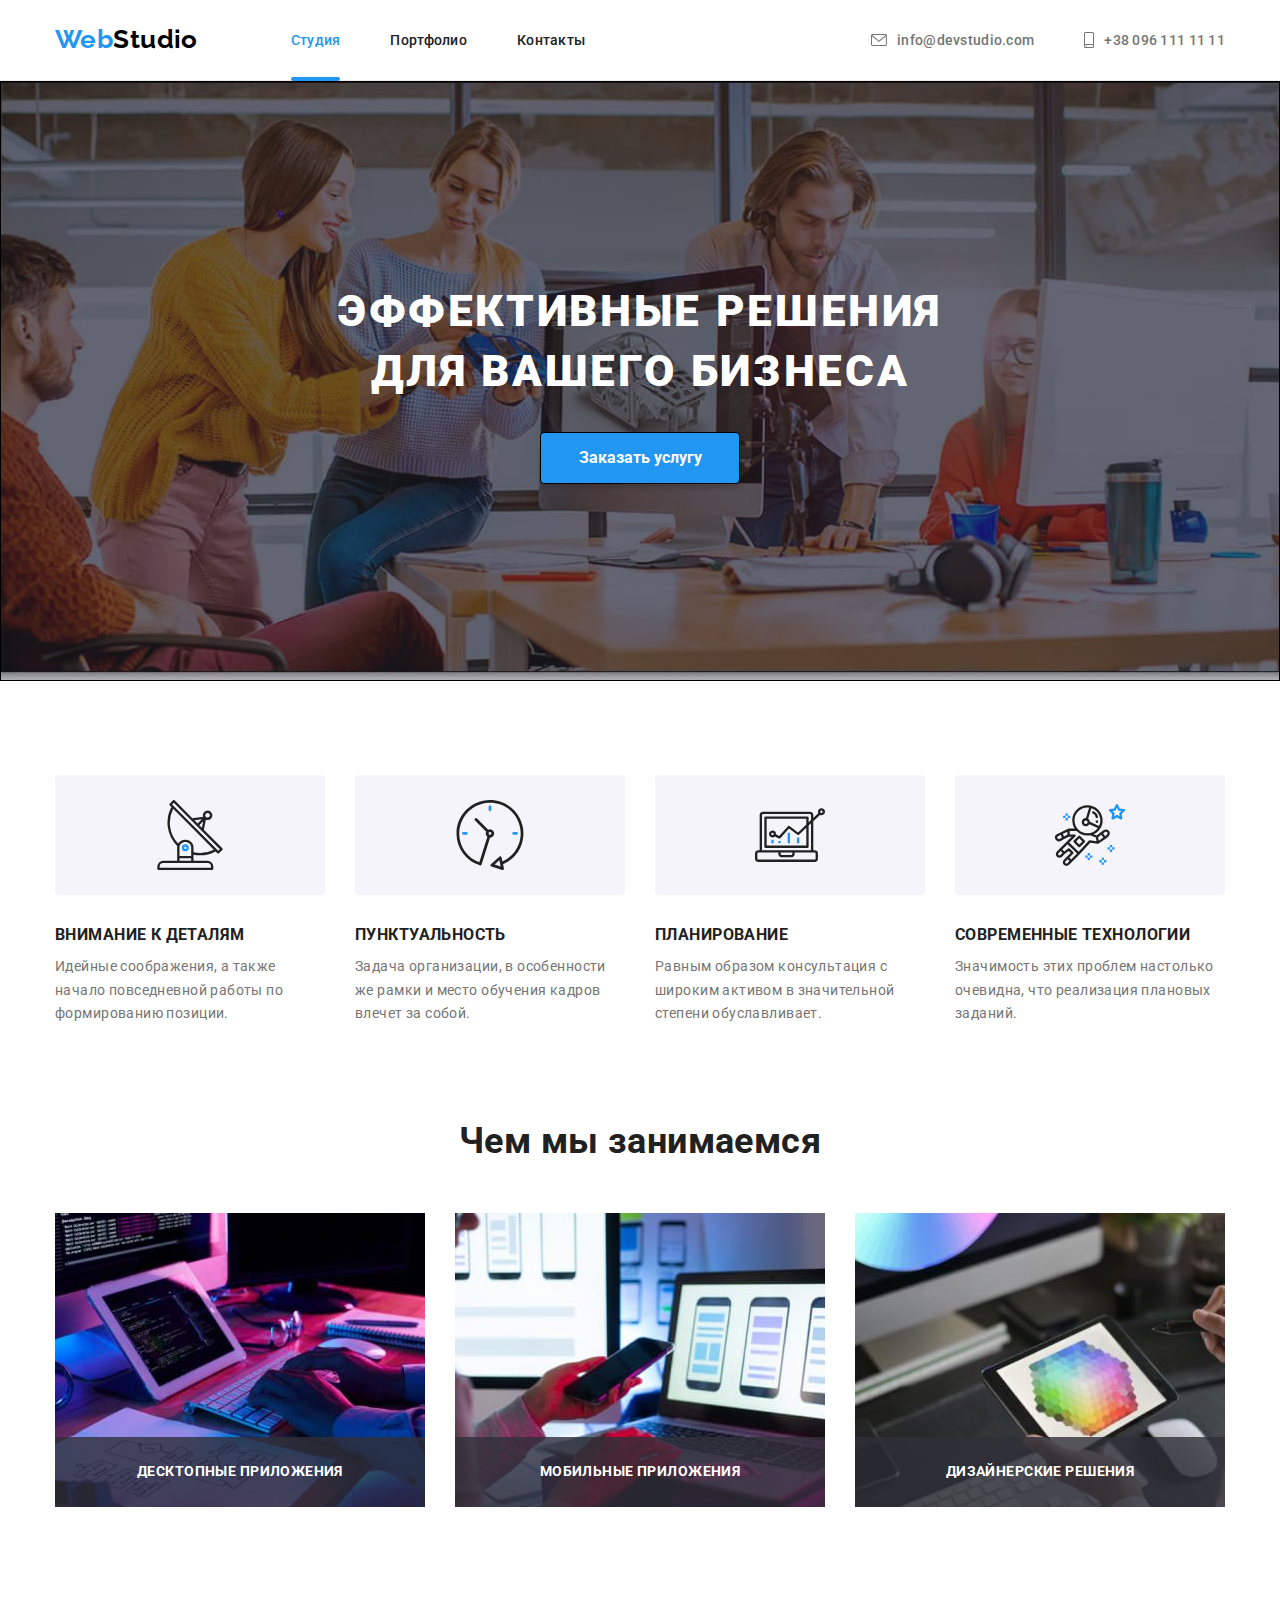
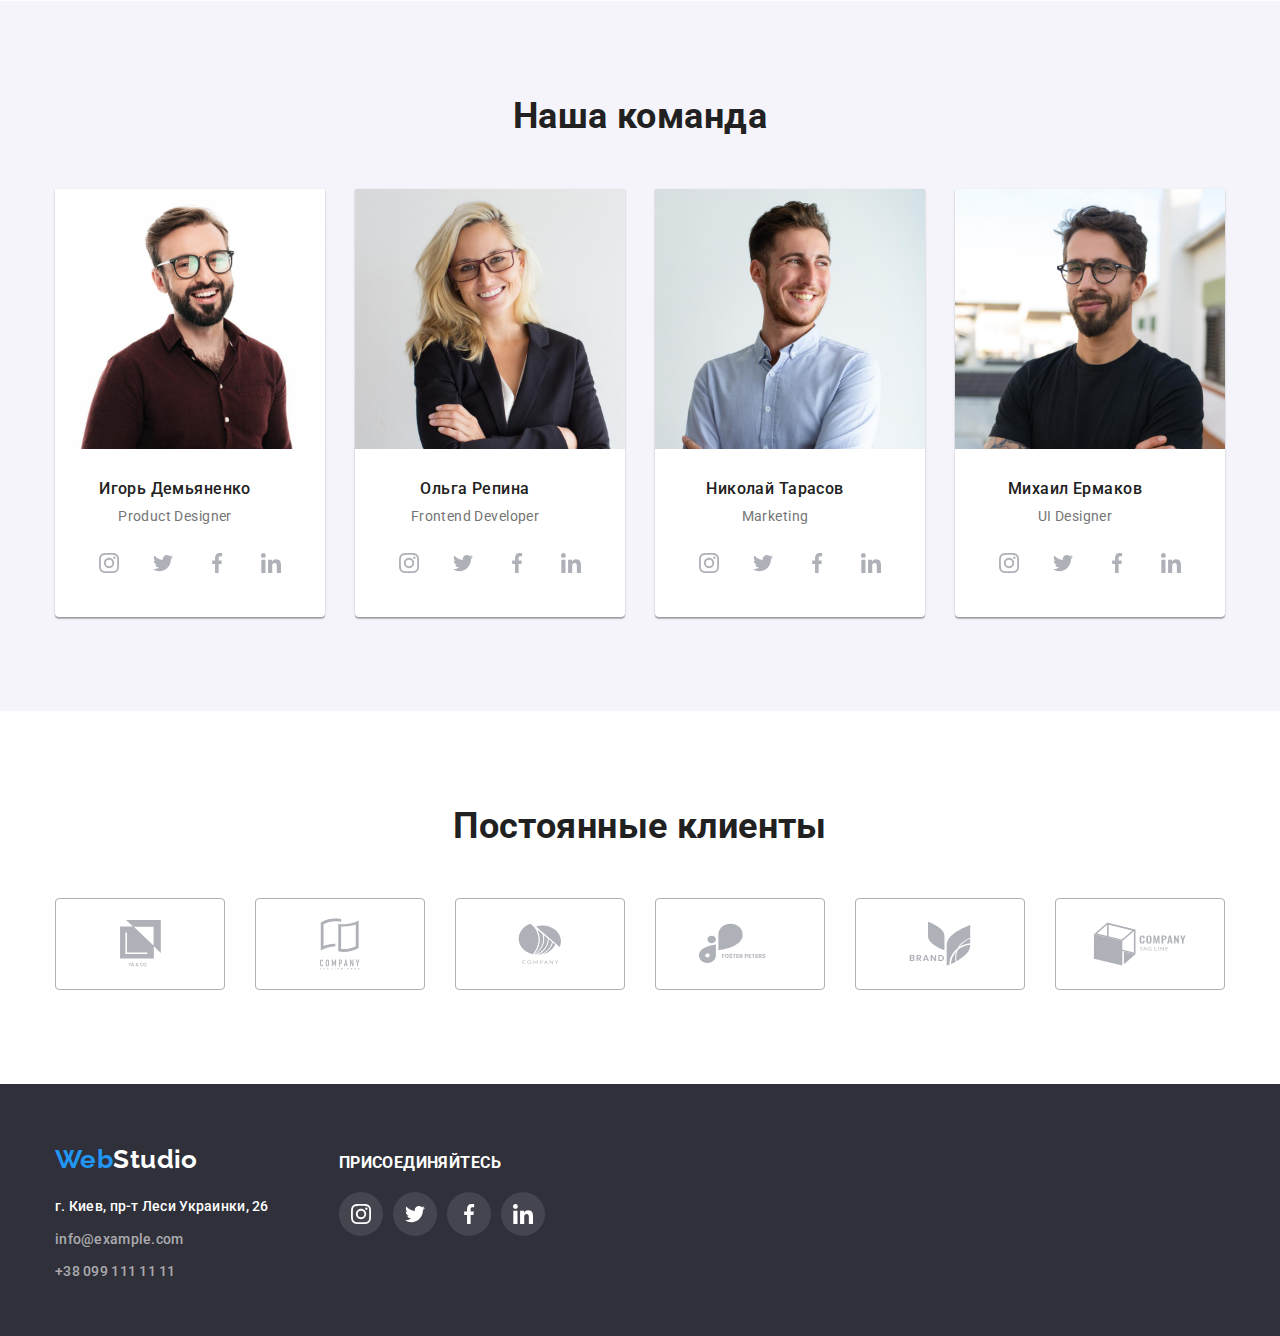
==== index.html @ c75fe3e4 "+hover+form" ====
<!DOCTYPE html>
<html lang="ru">
    <head>
        <meta charset="UTF-8">
        <meta http-equiv="X-UA-Compatible" content="IE=edge">
        <meta name="viewport" content="width=device-width, initial-scale=1.0">
        <title>Студия</title>
        <link rel="stylesheet" href="https://cdnjs.cloudflare.com/ajax/libs/modern-normalize/1.1.0/modern-normalize.min.css">
        <link rel="preconnect" href="https://fonts.googleapis.com">
        <link rel="preconnect" href="https://fonts.gstatic.com" crossorigin>
        <link href="https://fonts.googleapis.com/css2?family=Raleway:wght@700&family=Roboto:wght@400;500;700;900&display=swap" rel="stylesheet">
        <link rel="stylesheet" href="./css/styles.css">
    </head>
  
    <body class="page">
        
        <!-- Header section -->
        <header class="header-section">
            <div class="container header-container">
                <nav class="header-container">
                    <a href="./index.html" class="logo">Web<span class="logo-header">Studio</span></a>
                    <ul class="list site-nav">
                        <li class="site-nav-item">
                            <a href="./index.html" class="site-nav-link link current">Студия</a>
                        </li>
                        <li class="site-nav-item">
                            <a href="./portfolio.html" class="site-nav-link link">Портфолио</a>
                        </li>
                        <li class="site-nav-link site-nav-item">
                            <a href="#" class="link">Контакты</a>
                        </li>
                    </ul>
                </nav>
                    <ul class="list header-contacts">
                        <li class="header-contacts-item">
                            <a href="mailto:info@devstudio.com" class="link">
                                <svg class="header-contacts-icons" width="16px" height="12px">
                                    <use href="./images/icons.svg#icon-envelope"></use>
                                </svg>
                                info@devstudio.com
                            </a>
                        </li>
                        <li class="header-contacts-item"> 
                            <a href="tel:+380961111111" class="link">
                                <svg class="header-contacts-icons" width="10px" height="16px">
                                    <use href="./images/icons.svg#icon-smartphone"></use>
                                </svg>
                                +38 096 111 11 11
                            </a>
                        </li>
                    </ul>
            </div>
        </header>
        
        <main>

            <!-- Hero section -->
            <section class="hero-section">
                <div class="container">
                    <h1 class="main-title">Эффективные решения<br> для вашего бизнеса</h1>
                    <button data-modal-open type="button" class="btn btn-primary submit-btn">Заказать услугу</button>
                </div>
            </section>

            <!-- Why us section -->
            <section class="why-us-section">
                <div class="container">
                    <h2 class="section-title visually-hidden">Наши особенности</h2>
                    <ul class="characteristic-list list">
                        <li class="why-us-section-item">
                            <div class="why-us-section-object">
                                <svg class="why-us-section-icon">
                                    <use href="./images/icons.svg#icon-antenna"></use>
                                </svg>
                            </div>
                            <h3 class="characteristic-title">Внимание к деталям</h3> 
                            <p class="characteristic-content">Идейные соображения, а также начало повседневной работы по формированию позиции.</p>
                        </li>
                        <li class="why-us-section-item">
                            <div class="why-us-section-object">
                                <svg class="why-us-section-icon">
                                    <use href="./images/icons.svg#icon-clock"></use>
                                 </svg>
                            </div>
                            <h3 class="characteristic-title">Пунктуальность</h3>
                            <p class="characteristic-content">Задача организации, в особенности же рамки и место обучения кадров влечет за собой.</p>
                        </li>
                        <li class="why-us-section-item">
                            <div class="why-us-section-object">
                                <svg class="why-us-section-icon">
                                    <use href="./images/icons.svg#icon-diagram"></use>
                                </svg>
                            </div>
                            <h3 class="characteristic-title">Планирование</h3>
                            <p class="characteristic-content">Равным образом консультация с широким активом в значительной степени обуславливает.</p>
                        </li>
                        <li class="why-us-section-item">
                            <div class="why-us-section-object">
                                <svg class="why-us-section-icon">
                                    <use href="./images/icons.svg#icon-astronaut"></use>
                                </svg>
                            </div>
                            <h3 class="characteristic-title">Современные технологии</h3>
                            <p class="characteristic-content">Значимость этих проблем настолько очевидна, что реализация плановых заданий.</p>
                        </li>
                    </ul>
                </div>
            </section>
                
            <!-- What we do section-->
            <section class="what-we-do-section">
                <div class="container">
                    <h2 class="section-title">Чем мы занимаемся</h2>
                    <ul class="what-we-do-list list">
                        <li class="what-we-do-item">
                            <img src="./images/box1.jpg" alt="человек печатает" width="370" height="294" class="what-we-do-img">
                            <h3 class="what-we-do-title">Десктопные приложения</h3>
                        </li>
                        <li class="what-we-do-item">
                            <img src="./images/box2.jpg" alt="человек с телефоном на фоне ноутбука" width="370" height="294" class="what-we-do-img">
                            <h3 class="what-we-do-title">Мобильные приложения</h3>
                        </li>
                        <li class="what-we-do-item">
                            <img src="./images/box3.jpg" alt="человек с планшетом выбирает цвет" width="370" height="294" class="what-we-do-img">
                            <h3 class="what-we-do-title">Дизайнерские решения</h3>
                        </li>
                    </ul>
                </div>
            </section>
            
            <!-- Our team section-->
            <section class="our-team-section">
                <div class="container">
                    <h2 class="section-title">Наша команда</h2>
                    <ul class=" our-team-list list">
                        <li class="team-list-item">
                            <img src="./images/img.jpg" alt="Игорь Демьяненко" width="270" height="260" class="our-team-list-img">
                            <h3 class="team-section-title">Игорь Демьяненко</h3>
                            <p class="team-section-description">Product Designer</p>
                            <ul class="team-list-contacts list">
                                <li class="team-contacts-item">
                                    <a href="#" class="team-contacts-link link" aria-label="instagram">
                                        <svg width="20px" height="20px">
                                            <use href="./images/icons.svg#icon-instagram"></use>
                                        </svg>
                                    </a>
                                </li>
                                <li class="team-contacts-item">
                                    <a href="#" class="team-contacts-link link" aria-label="twitter">
                                        <svg width="20px" height="20px">
                                            <use href="./images/icons.svg#icon-twitter"></use>
                                        </svg>
                                    </a>
                                </li>
                                <li class="team-contacts-item">
                                    <a href="#" class="team-contacts-link link" aria-label="facebook">
                                        <svg width="20px" height="20px">
                                            <use href="./images/icons.svg#icon-facebook"></use>
                                        </svg>
                                    </a>
                                </li>
                                <li class="team-contacts-item">
                                    <a href="#" class="team-contacts-link link" aria-label="linkedin">
                                        <svg width="20px" height="20px">
                                            <use href="./images/icons.svg#icon-linkedin"></use>
                                        </svg>
                                    </a>
                                </li>
                             </ul>
                        </li>
                        <li class="team-list-item">
                            <img src="./images/img1.jpg" alt="Ольга Репина" width="270" height="260"  class="our-team-list-img">
                            <h3 class="team-section-title">Ольга Репина</h3>
                            <p class="team-section-description">Frontend Developer</p>
                            <ul class="team-list-contacts list">
                                <li class="team-contacts-item">
                                    <a href="#" class="team-contacts-link link" aria-label="instagram">
                                        <svg width="20px" height="20px">
                                            <use href="./images/icons.svg#icon-instagram"></use>
                                        </svg>
                                    </a>
                                </li>
                                <li class="team-contacts-item">
                                    <a href="#" class="team-contacts-link link" aria-label="twitter">
                                        <svg width="20px" height="20px">
                                            <use href="./images/icons.svg#icon-twitter"></use>
                                        </svg>
                                    </a>
                                </li>
                                <li class="team-contacts-item">
                                    <a href="#" class="team-contacts-link link" aria-label="facebook">
                                        <svg width="20px" height="20px">
                                            <use href="./images/icons.svg#icon-facebook"></use>
                                        </svg>
                                    </a>
                                </li>
                                <li class="team-contacts-item">
                                    <a href="#" class="team-contacts-link link" aria-label="linkedin">
                                        <svg width="20px" height="20px">
                                            <use href="./images/icons.svg#icon-linkedin"></use>
                                        </svg>
                                    </a>
                                </li>
                            </ul>
                        </li>
                        <li class="team-list-item">
                            <img src="./images/img2.jpg" alt="Николай Тарасов" width="270" height="260" class="our-team-list-img">
                            <h3 class="team-section-title">Николай Тарасов</h3>
                            <p class="team-section-description">Marketing</p>
                            <ul class="team-list-contacts list">
                                <li class="team-contacts-item">
                                    <a href="#" class="team-contacts-link link" aria-label="instagram">
                                        <svg width="20px" height="20px">
                                            <use href="./images/icons.svg#icon-instagram"></use>
                                        </svg>
                                    </a>
                                </li>
                                <li class="team-contacts-item">
                                    <a href="#" class="team-contacts-link link" aria-label="twitter">
                                        <svg width="20px" height="20px">
                                            <use href="./images/icons.svg#icon-twitter"></use>
                                        </svg>
                                    </a>
                                </li>
                                <li class="team-contacts-item">
                                    <a href="#" class="team-contacts-link link" aria-label="facebook">
                                        <svg width="20px" height="20px">
                                            <use href="./images/icons.svg#icon-facebook"></use>
                                        </svg>
                                    </a>
                                </li>
                                <li class="team-contacts-item">
                                    <a href="#" class="team-contacts-link link" aria-label="linkedin">
                                        <svg width="20px" height="20px">
                                            <use href="./images/icons.svg#icon-linkedin"></use>
                                        </svg>
                                    </a>
                                </li>
                            </ul>
                        </li>
                        <li class="team-list-item">
                            <img src="./images/img3.jpg" alt="Михаил Ермаков" width="270" height="260" class="our-team-list-img">
                            <h3 class="team-section-title">Михаил Ермаков</h3>
                            <p class="team-section-description">UI Designer</p>
                            <ul class="team-list-contacts list">
                                <li class="team-contacts-item">
                                    <a href="#" class="team-contacts-link link" aria-label="instagram">
                                        <svg width="20px" height="20px">
                                            <use href="./images/icons.svg#icon-instagram"></use>
                                        </svg>
                                    </a>
                                </li>
                                <li class="team-contacts-item">
                                    <a href="#" class="team-contacts-link link" aria-label="twitter">
                                        <svg width="20px" height="20px">
                                            <use href="./images/icons.svg#icon-twitter"></use>
                                        </svg>
                                    </a>
                                </li>
                                <li class="team-contacts-item">
                                    <a href="#" class="team-contacts-link link" aria-label="facebook">
                                        <svg width="20px" height="20px">
                                            <use href="./images/icons.svg#icon-facebook"></use>
                                        </svg>
                                    </a>
                                </li>
                                <li class="team-contacts-item">
                                    <a href="#" class="team-contacts-link link" aria-label="linkedin">
                                        <svg width="20px" height="20px">
                                            <use href="./images/icons.svg#icon-linkedin"></use>
                                        </svg>
                                    </a>
                                </li>
                            </ul>
                        </li>
                    </ul>
                </div>
            </section>

            <!-- Regular customers section -->
            <section class="regular-customers-section">
                <div class="container"> 
                    <h2 class="section-title">Постоянные клиенты</h2>
                    <ul class="customers-list list">
                        <li class="customers-list-item">
                             <a href="#" class="custumers-link link">
                                 <svg width="41px" height="46.7px">
                                    <use href="./images/icons.svg#icon-logo-1"></use>
                                </svg>
                            </a>
                        </li>
                        <li class="customers-list-item">
                            <a href="#" class="custumers-link link">
                                <svg width="40px" height="52px">
                                    <use href="./images/icons.svg#icon-logo-2"></use>
                                </svg>
                            </a>
                        </li>
                        <li class="customers-list-item">
                            <a href="#" class="custumers-link link">
                                <svg width="43.46px" height="41.18px">
                                    <use href="./images/icons.svg#icon-logo-3"></use>
                                </svg>
                            </a>
                        </li>
                        <li class="customers-list-item">
                            <a href="#" class="custumers-link link">
                                <svg width="84.44px" height="40.62px">
                                    <use href="./images/icons.svg#icon-logo-4"></use>
                                </svg>
                            </a>
                        </li>
                        <li class="customers-list-item">
                            <a href="#" class="custumers-link link">
                                <svg width="62.54px" height="45.43px">
                                    <use href="./images/icons.svg#icon-logo-5"></use>
                                </svg>
                            </a>
                        </li>
                        <li class="customers-list-item">
                            <a href="#" class="custumers-link link">
                                <svg width="93.79px" height="43.93px">
                                    <use href="./images/icons.svg#icon-logo-6"></use>
                                </svg>
                            </a>
                        </li>
                    </ul>
                </div>

            </section>
        </main>

        <!-- Footer section -->
        <footer class="footer-section">
            <div class="container footer-container">
                <div class="footer-contacts">
                    <a href="./index.html" class="logo">Web<span class="logo-footer">Studio</span></a>
                    <address class="address-section">
                        <ul class="list address-list">
                            <li>
                                <a href="https://www.google.com.ua/maps/place/%D0%B1%D1%83%D0%BB%D1%8C%D0%B2%D0%B0%D1%80+%D0%9B%D0%B5%D1%81%D1%96+%D0%A3%D0%BA%D1%80%D0%B0%D1%97%D0%BD%D0%BA%D0%B8,+26,+%D0%9A%D0%B8%D1%97%D0%B2,+02000/@50.4265841,30.5361971,17z/data=!3m1!4b1!4m5!3m4!1s0x40d4cf0e033ecbe9:0x57a4dffefec77da0!8m2!3d50.4265807!4d30.5383858?hl=uk" class="link address-link">г. Киев, пр-т Леси Украинки, 26</a>
                            </li>
                            <li>
                                <a href="mailto:info@example.com" class="link address-contacts">info@example.com</a>
                            </li>
                            <li>
                                <a href="tel:+380991111111" class="link address-contacts">+38 099 111 11 11</a>
                            </li>
                        </ul>
                    </address>
                </div>
                <div class="foter-social">
                    <h3 class="footer-welcome-title">присоединяйтесь</h3>
                    <ul class="footer-social-list list">
                        <li class="footer-social-list-item">
                            <a href="#" class="footer-social-link link" aria-label="instagram">
                                <svg class="footer-social-icon" width="20" height="20">
                                    <use href="images/icons.svg#icon-instagram"></use>
                                </svg>
                            </a>
                        </li>
                        <li class="footer-social-list-item">
                            <a href="#" class="footer-social-link link" aria-label="twitter">
                                <svg class="footer-social-icon" width="20px" height="20px">
                                    <use href="images/icons.svg#icon-twitter"></use>
                                </svg>
                            </a>
                        </li>
                        <li class="footer-social-list-item">
                            <a href="#" class="footer-social-link link" aria-label="facebook">
                                <svg class="footer-social-icon" width="20px" height="20px">
                                    <use href="images/icons.svg#icon-facebook"></use>
                                </svg>
                            </a>
                        </li>
                        <li class="footer-social-list-item">
                            <a href="#" class="footer-social-link link" aria-label="linkedin">
                                <svg class="footer-social-icon" width="20px" height="20px">
                                    <use href="images/icons.svg#icon-linkedin"></use>
                                </svg>
                            </a>
                        </li>
                    </ul>
                </div>
            </div>
        </footer>

        <!-- Modal -->
        <div data-modal class="backdrop is-hidden">
            <div class="service-modal">
                <button data-modal-close type="button" class="close-btn">
                    <svg width="11px" height="11px">
                        <use href="./images/icons.svg#icon-close"></use>
                    </svg>
                </button>
                <form action="">
                    <p>Оставьте свои данные, мы вам перезвоним</p>
                    <label for=""><input type="text"></label>
                    <label for=""><input type="tel"></label>
                    <label for=""><input type="email"></label>
                    <label for=""><input type="text"></label>
                    <p>Соглашаюсь с рассылкой и принимаю <a href="#">Условия договора</a></p>
                    <button type="submit">Отправить</button>
                </form>
            </div>
        </div>
        
        <script src="./js/modal.js"></script>
    </body>
</html>
---- css/styles.css ----
:root {
  --card-set-gap: 30px;

  --primary-text-color: #757575;
  --accent-color: #2196f3;
  --main-color: #ffffff;
  --secondary-color: #f5f4fa;
  --title-text-color: #212121;
  --main-timing-function: cubic-bezier(0.4, 0, 0.2, 1);
  --animation-time: 250ms;
}
.page {
  background-color: var(--main-color);
  color: var(--primary-text-color);
  font-family: Roboto, sans-serif;
  font-size: 14px;
  letter-spacing: 0.03em;
}
h1,
h2,
h3,
h4,
p {
  margin: 0;
}

img {
  display: block;
  max-width: 100%;
  height: auto;
}

/* Basic elemnts */

.container {
  width: 1200px;
  padding-left: 15px;
  padding-right: 15px;
  margin-left: auto;
  margin-right: auto;
}

/* Lists */
.list {
  list-style: none;
  margin: 0;
  padding: 0;
}

/* Logo */
.logo {
  color: var(--accent-color);
  text-decoration: none;
  font-family: Raleway, sans-serif;
  font-weight: bold;
  font-size: 26px;
  line-height: 1.2;
}
.logo-header {
  color: #000000;
}
.logo-footer {
  color: var(--main-color);
}

/* Links*/
.link {
  text-decoration: none;
  color: var(--title-text-color);
  font-weight: 500;
  line-height: 16px;
  letter-spacing: 0.02em;
  transition: color var(--animation-time) var(--main-timing-function);
}

.link:hover,
.link:focus {
  color: var(--accent-color);
}

.link.current {
  color: var(--accent-color);
}

/* Buttons */
.btn {
  cursor: pointer;
  font-family: inherit;
  font-size: 16px;
  text-align: center;
  border-radius: 4px;
  border: transparent;
  transition: background-color var(--animation-time) var(--main-timing-function),
    color var(--animation-time) var(--main-timing-function);
}

.btn:hover,
.btn:focus {
  color: var(--main-color);
  background-color: var(--accent-color);
}

.btn-primary {
  color: var(--main-color);
  background-color: var(--accent-color);
}

.btn-secondary {
  color: var(--title-text-color);
  background-color: var(--secondary-color);
}

.submit-btn {
  font-weight: 700;
  line-height: 1.9;
  background-color: #2196f3;

  min-width: 200px;
  padding: 10px 32px;
  border: 1px solid #000000;
  box-shadow: 0 4px 4px rgba(0, 0, 0, 0.15);
}

.btn-filter {
  font-weight: 500;
  line-height: 1.6;
  min-width: 73px;
  padding: 6px 22px;
}

.btn-filter.btn-primary {
  box-shadow: 0px 3px 1px rgba(0, 0, 0, 0.1), 0px 1px 2px rgba(0, 0, 0, 0.08),
    0px 2px 2px rgba(0, 0, 0, 0.12);
}

.btn.btn-secondary:hover,
.btn.btn-filter:focus {
  color: var(--main-color);
  background-color: var(--accent-color);
  box-shadow: 0px 3px 1px rgba(0, 0, 0, 0.1), 0px 1px 2px rgba(0, 0, 0, 0.08),
    0px 2px 2px rgba(0, 0, 0, 0.12);
}

.visually-hidden {
  position: absolute;
  clip: rect(0 0 0 0);
  width: 1px;
  height: 1px;
  margin: -1px;
}

/* Header section */
.header-section {
  border-bottom: 1px solid #ececec;
}

.header-container {
  display: flex;
  align-items: center;
}

.site-nav {
  display: flex;
  margin-left: 93px;
}

.site-nav-item:not(:first-child) {
  margin-left: 50px;
}

.site-nav-link {
  position: relative;
  display: block;
  padding-top: 32px;
  padding-bottom: 32px;
}

.site-nav-link.current::after {
  content: "";

  position: absolute;
  left: 0;
  bottom: -1px;

  width: 100%;
  height: 4px;

  background-color: var(--accent-color);
  border-radius: 2px;

  transform: scaleX(1);
}
.site-nav-link::after {
  content: "";

  transform: scaleX(0);
  transition: transform var(--animation-time) var(--main-timing-function);
}
.site-nav-link:hover::after,
.site-nav-link:focus::after {
  content: "";

  position: absolute;
  left: 0;
  bottom: -1px;

  width: 100%;
  height: 4px;

  background-color: var(--accent-color);
  border-radius: 2px;

  transform: scaleX(1);
}

.header-contacts {
  display: flex;
  align-items: center;
  padding-top: 15px;
  padding-bottom: 15px;
  margin-left: auto;
}

.header-contacts-item > .link {
  display: flex;
  align-items: center;
  color: var(--primary-text-color);
}

.header-contacts-item:not(:first-child) {
  margin-left: 50px;
}
.header-contacts-icons {
  margin-right: 10px;
  fill: currentColor;
}

.header-contacts-item > .link:hover,
.header-contacts-item > .link:focus {
  color: var(--accent-color);
  fill: var(--accent-color);
}

/* Studio elements */

/* Hero section */
.hero-section {
  max-width: 1600px;
  height: 600px;
  background-color: #2f303a;
  border: solid 1px #000000;
  background-image: linear-gradient(
      rgba(47, 48, 58, 0.4),
      rgba(47, 48, 58, 0.4)
    ),
    url(../images/hero-bg.jpg);
  background-size: cover;
  background-repeat: no-repeat;
  background-position: center;

  margin-left: auto;
  margin-right: auto;
  padding-top: 200px;
  padding-bottom: 200px;

  text-align: center;
}

.main-title {
  margin-bottom: 30px;

  text-transform: uppercase;
  font-weight: 900;
  font-size: 44px;
  line-height: 1.36;
  color: var(--main-color);
  letter-spacing: 0.06em;
}

/* Why us section */
.why-us-section {
  padding-top: 94px;
  padding-bottom: 47px;
}

.characteristic-list {
  display: flex;
  max-width: 270px;
}

.why-us-section-object {
  display: flex;
  width: 270px;
  height: 120px;
  justify-content: center;
  align-items: center;
  margin-bottom: 30px;
  background-color: var(--secondary-color);
  border-radius: 4px;
}
.why-us-section-icon {
  width: 70px;
  height: 70px;
}

.section-title {
  margin-bottom: 50px;

  font-weight: 700;
  font-size: 36px;
  color: var(--title-text-color);
  line-height: 1.2;
  text-align: center;
}

.why-us-section-item:not(:first-child) {
  margin-left: 30px;
}

.characteristic-title {
  margin-bottom: 10px;

  color: var(--title-text-color);
  line-height: 1.2;
  text-transform: uppercase;
}

.characteristic-content {
  line-height: 1.7;
}

/* What we do section */
.what-we-do-section {
  padding-top: 47px;
  padding-bottom: 94px;
}

.what-we-do-list {
  display: flex;
}

.what-we-do-list :not(:last-child) {
  margin-right: var(--card-set-gap);
}
.what-we-do-item {
  position: relative;
}
.what-we-do-title {
  position: absolute;
  bottom: 0;
  width: 100%;
  padding-top: 27px;
  padding-bottom: 27px;

  background-color: rgba(47, 48, 58, 0.8);
  color: var(--main-color);
  font-size: 14px;
  line-height: 1.14;
  text-align: center;
  letter-spacing: 0.03em;
  text-transform: uppercase;
}
/* Our team section */
.our-team-section {
  padding-top: 94px;
  padding-bottom: 94px;

  background-color: var(--secondary-color);
  line-height: 1.2;
  text-align: center;
}

.our-team-list {
  display: flex;
}

.our-team-list :not(:last-child) {
  margin-right: var(--card-set-gap);
}

.our-team-list-img {
  margin-bottom: var(--card-set-gap);
}

.team-list-item {
  min-height: 428px;
  max-width: 270px;

  background-color: var(--main-color);
  box-shadow: 0px 1px 3px rgba(0, 0, 0, 0.12), 0px 1px 1px rgba(0, 0, 0, 0.14),
    0px 2px 1px rgba(0, 0, 0, 0.2);
  border-radius: 0px 0px 4px 4px;
}

.team-section-title {
  margin-bottom: 10px;

  color: var(--title-text-color);
  font-weight: 500;
}

.team-section-description {
  margin-bottom: 16px;
}

.team-list-contacts {
  display: flex;
  padding: 0;
  margin-left: 32px;
  margin-right: 32px;
  height: 44px;
  min-width: 206px;
  align-items: center;
}
.team-contacts-item:not(:last-child) {
  margin-right: 10px;
}

.team-contacts-item {
  height: 44px;
  width: 44px;
}
.team-contacts-link {
  display: flex;
  justify-content: center;
  align-items: center;
  height: 100%;
  width: 100%;

  border-radius: 50px;
  fill: #afb1b8;
  margin-bottom: 30px;
  transition: fill var(--animation-time) var(--main-timing-function),
    background-color var(--animation-time) var(--main-timing-function);
}

.team-contacts-link :not(:last-child) {
  margin-left: 10px;
}

.team-contacts-link:hover,
.team-contacts-link:focus {
  fill: var(--main-color);
  background-color: var(--accent-color);
  border-radius: 50px;
}

/* Regular customers section */
.regular-customers-section {
  padding-top: 94px;
  padding-bottom: 94px;

  line-height: 1.2;
  text-align: center;
}
.customers-list {
  display: flex;
}
.customers-list :not(:last-child) {
  margin-right: var(--card-set-gap);
}
.customers-list-item {
  width: 170px;
  height: 92px;
}

.custumers-link {
  display: flex;
  justify-content: center;
  align-items: center;
  width: 100%;
  height: 100%;
  fill: #afb1b8;

  border: 1px solid #afb1b8;
  border-radius: 4px;
  transition: fill var(--animation-time) var(--main-timing-function);
}
.custumers-link:hover,
.custumers-link:focus {
  fill: var(--accent-color);
  border: 1px solid var(--accent-color);
}

/* Footer section */
.footer-section {
  padding-top: 60px;
  padding-bottom: 60px;
  background-color: #2f303a;
}
.footer-container {
  display: flex;
  align-items: baseline;
  padding-left: 15px;
  padding-right: 15px;
}

.footer-contacts .logo {
  display: block;
  margin-bottom: 20px;
}

.address-section {
  height: 81px;
  font-style: normal;
  line-height: 1.7;
}

.address-list {
  display: block;
}

.address-list :not(:last-child) {
  margin-bottom: 9px;
}

.address-link {
  padding-top: 9px;
  padding-bottom: 9px;

  color: var(--main-color);
}

.address-contacts {
  color: rgba(255, 255, 255, 0.6);
}

.foter-social {
  margin-left: 70px;
}
.footer-welcome-title {
  margin-bottom: 20px;

  line-height: 1.2;
  color: var(--main-color);
  text-transform: uppercase;
}

.footer-social-list {
  display: flex;
}

.footer-social-list-item {
  display: flex;
  height: 44px;
  width: 44px;
}
.footer-social-link {
  display: flex;
  align-items: center;
  justify-content: center;
  width: 100%;
  height: 100%;
  background-color: rgba(255, 255, 255, 0.1);
  border-radius: 50px;
  transition: fill var(--animation-time) var(--main-timing-function),
    background-color var(--animation-time) var(--main-timing-function);
}

.footer-social-icon {
  fill: var(--main-color);
}
.footer-social-link:hover,
.footer-social-link:focus {
  fill: var(--main-color);
  background-color: var(--accent-color);
  border-radius: 50px;
}
.footer-social-list-item:not(:first-child) {
  margin-left: 10px;
}

/* Portfolio elements */

/* Work samples section */
.samples-section {
  padding-top: 94px;
  padding-bottom: 94px;
}

.samples-btn-list {
  display: flex;
  margin-bottom: 50px;
  justify-content: center;
}

.samples-btn-list :not(:first-child) {
  margin-left: 8px;
}

.samples-section-list {
  display: flex;
  flex-wrap: wrap;
  padding: 0;
  margin: 0;
  margin-left: calc(-1 * var(--card-set-gap));
  margin-bottom: calc(-1 * var(--card-set-gap));
}

.samples-card {
  margin-left: var(--card-set-gap);
  margin-bottom: var(--card-set-gap);
  flex-basis: calc(100% / 3 - var(--card-set-gap));

  border-bottom: 1px solid #eeeeee;
  transition: box-shadow var(--animation-time) var(--main-timing-function);
}

.samples-link:hover,
.samples-link:focus {
  color: var(--title-text-color);
}
.samples-card:hover,
.samples-card:focus {
  box-shadow: 0px 1px 1px rgba(0, 0, 0, 0.12), 0px 4px 4px rgba(0, 0, 0, 0.06),
    1px 4px 6px rgba(0, 0, 0, 0.16);
}
.samples-card-thumb {
  display: block;
  position: relative;
  overflow: hidden;
}
.samples-action-text {
  position: absolute;
  top: 0;
  left: 0;
  width: 100%;
  height: 100%;

  transform: translateY(100%);
  transition: transform var(--animation-time) var(--main-timing-function);

  padding-left: 24px;
  padding-right: 24px;
  padding-top: 63px;
  padding-bottom: 63px;

  font-size: 18px;
  line-height: 1.56;
  font-weight: 400;
  letter-spacing: 0.03em;
  color: var(--main-color);
  background-color: rgba(33, 150, 243, 0.9);
}
.samples-card:hover .samples-action-text,
.samples-card:focus .samples-action-text {
  transform: translateY(0);
}

.samples-card-content {
  padding: 20px 24px;
}

.samples-section-title {
  font-size: 18px;
  line-height: 2;
  letter-spacing: 0.06em;
}

.samples-section-description {
  color: var(--primary-text-color);
  font-weight: 400;
  font-size: 16px;
  line-height: 1.9;
  letter-spacing: 0.03em;
}

/* Modal */
.backdrop {
  position: fixed;
  top: 0;
  left: 0;

  width: 100%;
  height: 100%;
  background-color: rgba(0, 0, 0, 0.2);

  visibility: visible;
  opacity: 1;
  transition: opacity var(--animation-time) var(--main-timing-function),
    visibility var(--animation-time) var(--main-timing-function);
}

.backdrop.is-hidden {
  opacity: 0;
  pointer-events: none;
  visibility: hidden;
}

.backdrop.is-hidden .service-modal {
  transform: translate(-50%, -50%) scale(0.9);
}

.service-modal {
  position: absolute;
  left: 50%;
  top: 50%;

  min-width: 528px;
  min-height: 581px;

  background-color: var(--main-color);
  border-radius: 4px;

  transform: translate(-50%, -50%) scale(1);
  transition: transform var(--animation-time) var(--main-timing-function);
}

.close-btn {
  position: absolute;
  top: 8px;
  right: 8px;

  width: 30px;
  height: 30px;

  background-color: var(--main-color);
  border: 1px solid rgba(0, 0, 0, 0.1);
  border-radius: 50px;
}

.close-btn:hover,
.close-btn :focus {
  fill: var(--accent-color);
}
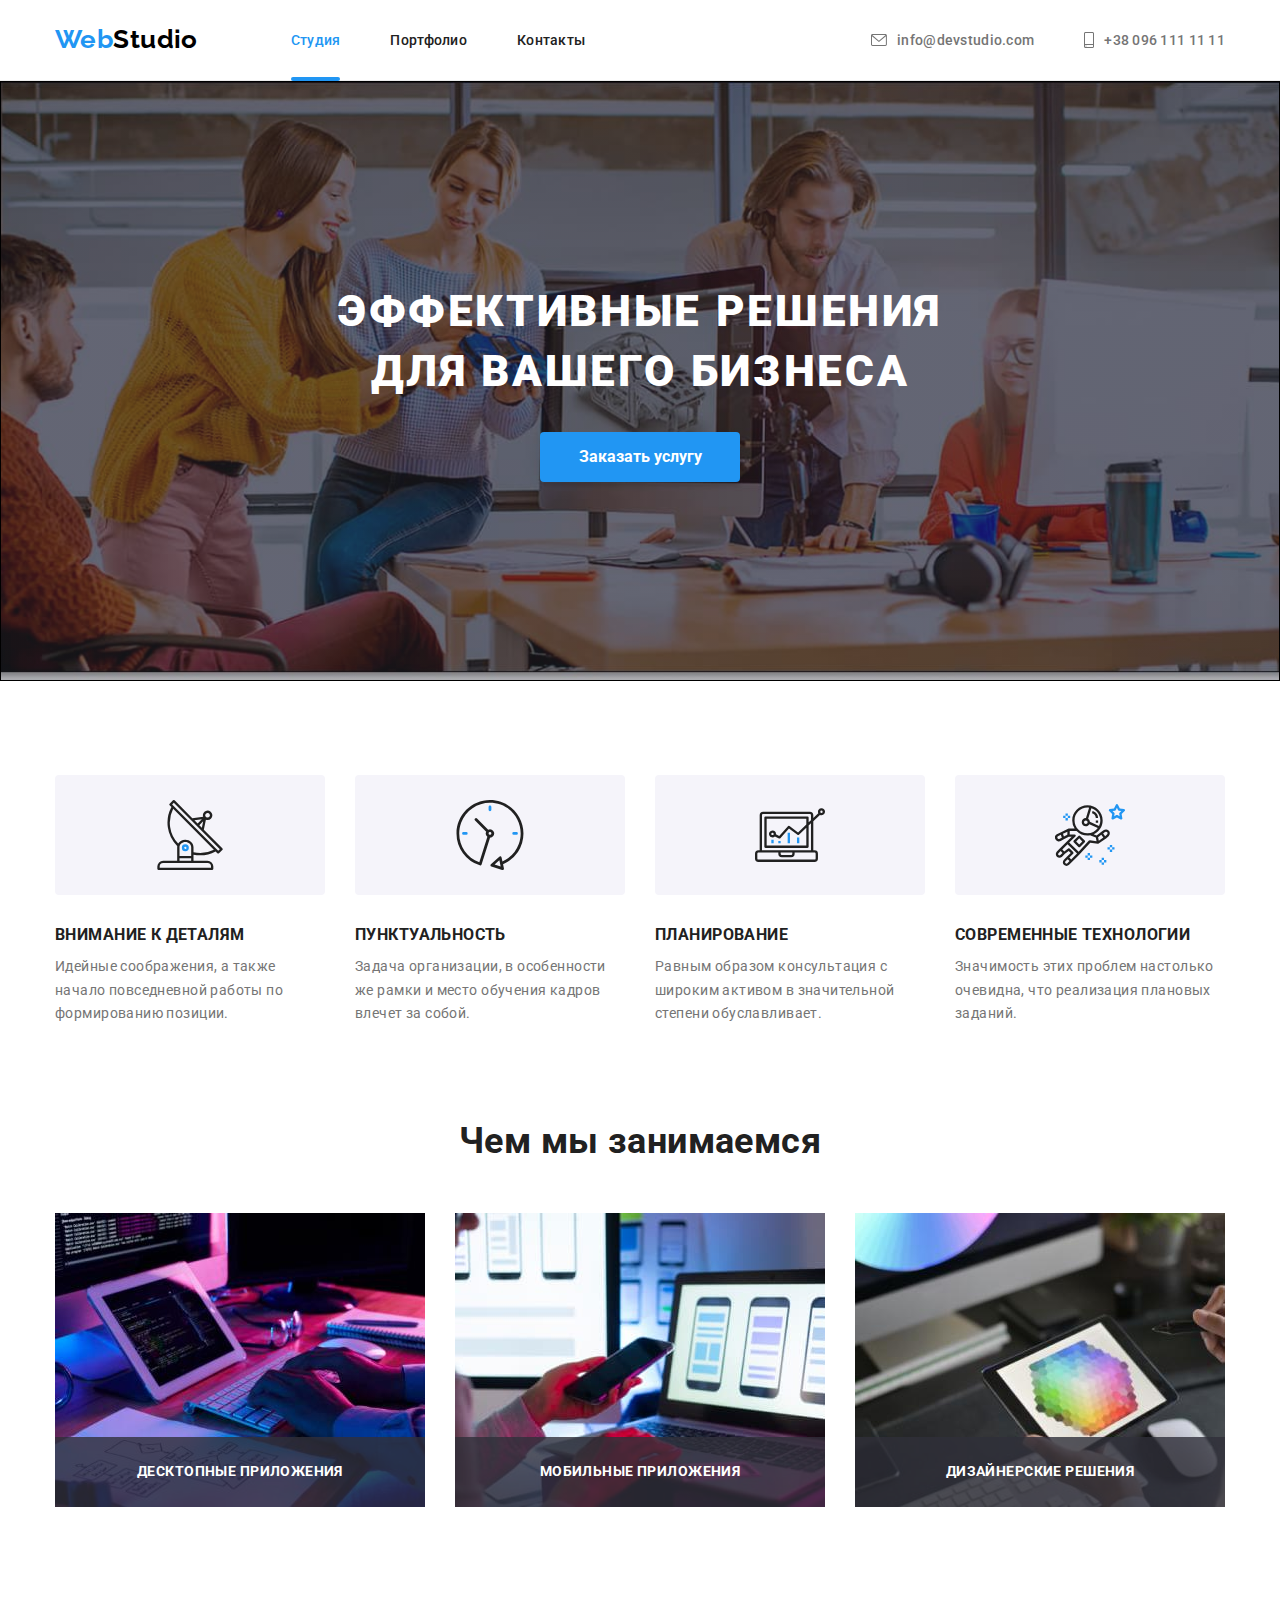
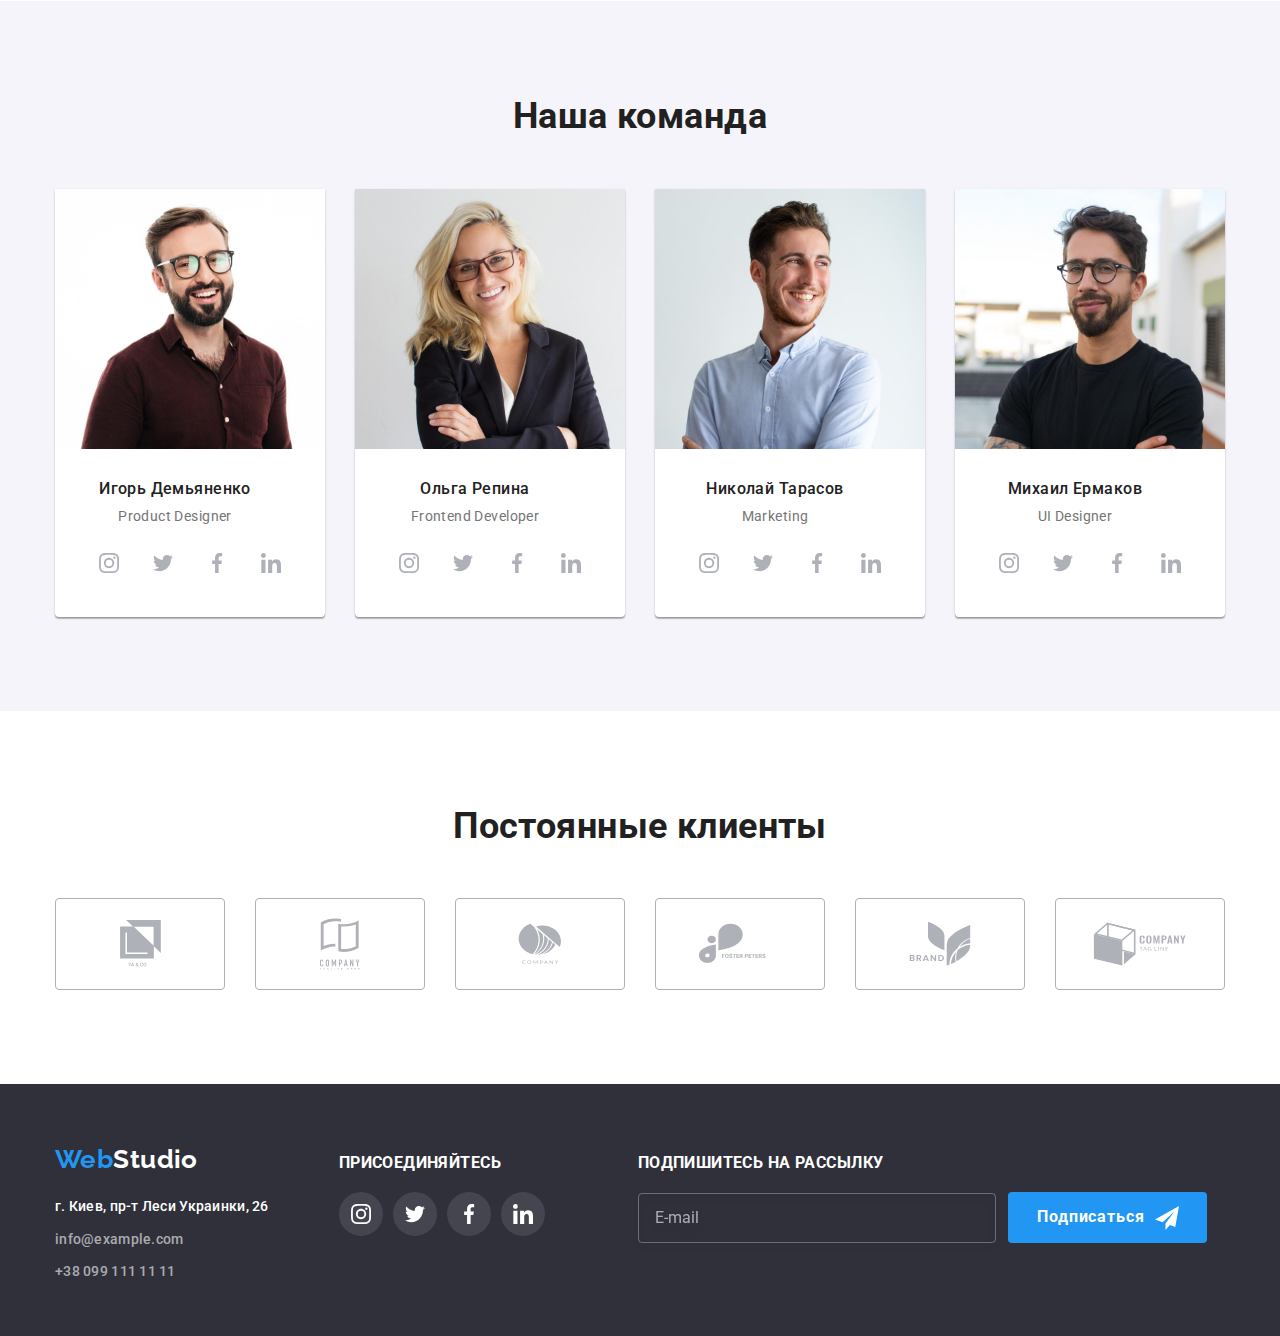
==== commit ba49a5dc: "+forms" ====
--- a/index.html
+++ b/index.html
@@ -350,7 +350,7 @@
                     </address>
                 </div>
                 <div class="foter-social">
-                    <h3 class="footer-welcome-title">присоединяйтесь</h3>
+                    <h3 class="footer-title">присоединяйтесь</h3>
                     <ul class="footer-social-list list">
                         <li class="footer-social-list-item">
                             <a href="#" class="footer-social-link link" aria-label="instagram">
@@ -381,6 +381,20 @@
                             </a>
                         </li>
                     </ul>
+                </div>
+                <div class="foter-subscribe">
+                    <h3 class="footer-title">Подпишитесь на рассылку</h3>
+                    <form class="subscribe-form">
+                        <label class="subscribe-item">
+                            <input type="email" name="email" placeholder="E-mail" class="subscribe-email">
+                        </label>
+                        <button type="submit" class="subscribe-btn btn">
+                            Подписаться
+                            <svg width="24" height="24" class="subscribe-icon">
+                                <use href="images/icons.svg#icon-send"></use>
+                            </svg>
+                        </button>
+                    </form>
                 </div>
             </div>
         </footer>
@@ -393,18 +407,49 @@
                         <use href="./images/icons.svg#icon-close"></use>
                     </svg>
                 </button>
-                <form action="">
-                    <p>Оставьте свои данные, мы вам перезвоним</p>
-                    <label for=""><input type="text"></label>
-                    <label for=""><input type="tel"></label>
-                    <label for=""><input type="email"></label>
-                    <label for=""><input type="text"></label>
-                    <p>Соглашаюсь с рассылкой и принимаю <a href="#">Условия договора</a></p>
-                    <button type="submit">Отправить</button>
+                
+                <p class="request-title">Оставьте свои данные, мы вам перезвоним</p>
+                <form class="request-form">
+                    <label class="request-form-field">
+                        Имя
+                        <input type="text" name="username" class="request-input" required>
+                        <svg  class="request-form-icon" width="18" height="18">
+                            <use href="./images/icons.svg#icon-person"></use>
+                        </svg>
+                    </label>
+                    <label class="request-form-field">
+                        Телефон
+                        <input type="tel" name="tel" class="request-input" required>
+                        <svg class="request-form-icon" width="18" height="18">
+                            <use href="./images/icons.svg#icon-phone"></use>
+                        </svg>
+                    </label>
+                    <label class="request-form-field">
+                        Почта
+                        <input type="email" name="email" class="request-input">
+                        <svg class="request-form-icon" width="18" height="18">
+                            <use href="./images/icons.svg#icon-email"></use>
+                        </svg>
+                    </label>
+
+                    <div class="comment-box">
+                        <textarea name="user-comment" class="request-comment" placeholder="Введите текст"></textarea>
+                        <label class="textarea-label">
+                           Комментарий
+                        </label>
+                    </div>
+
+                    <input type="checkbox" class="policy-checkbox visually-hidden" id="policy-check">
+                    <label class="policy-box" for="policy-check">
+                    Соглашаюсь с рассылкой и принимаю &nbsp;<a href="#" class="policy-link">Условия договора</a>
+                    </label>
+
+                    <button type="submit" class="btn-primary btn btn-request">Отправить</button>
                 </form>
             </div>
         </div>
         
         <script src="./js/modal.js"></script>
+
     </body>
 </html>--- a/css/styles.css
+++ b/css/styles.css
@@ -117,7 +117,6 @@
 
   min-width: 200px;
   padding: 10px 32px;
-  border: 1px solid #000000;
   box-shadow: 0 4px 4px rgba(0, 0, 0, 0.15);
 }
 
@@ -147,6 +146,8 @@
   width: 1px;
   height: 1px;
   margin: -1px;
+  padding: 0;
+  overflow: hidden;
 }
 
 /* Header section */
@@ -528,7 +529,7 @@
 .foter-social {
   margin-left: 70px;
 }
-.footer-welcome-title {
+.footer-title {
   margin-bottom: 20px;
 
   line-height: 1.2;
@@ -570,6 +571,51 @@
   margin-left: 10px;
 }
 
+.foter-subscribe {
+  margin-left: 93px;
+}
+
+.subscribe-form {
+  display: flex;
+  align-items: center;
+}
+.subscribe-email {
+  width: 358px;
+  height: 50px;
+
+  padding: 15px 16px;
+  background-color: inherit;
+  border: 1px solid rgba(255, 255, 255, 0.3);
+  box-sizing: border-box;
+  filter: drop-shadow(0px 4px 4px rgba(0, 0, 0, 0.15));
+  border-radius: 4px;
+  outline: none;
+}
+
+.subscribe-email::placeholder {
+  font-size: 16px;
+  line-height: 1.25;
+  color: rgba(255, 255, 255, 0.6);
+}
+
+.subscribe-btn {
+  display: flex;
+  align-items: center;
+  padding: 10px 28px 10px 29px;
+  margin-left: 12px;
+
+  text-align: center;
+  letter-spacing: 0.06em;
+  line-height: 1.9;
+  font-weight: 700;
+  color: var(--main-color);
+  background-color: #2196f3;
+}
+
+.subscribe-icon {
+  margin-left: 10px;
+  fill: var(--main-color);
+}
 /* Portfolio elements */
 
 /* Work samples section */
@@ -696,8 +742,10 @@
   left: 50%;
   top: 50%;
 
-  min-width: 528px;
+  width: 528px;
   min-height: 581px;
+
+  padding: 40px;
 
   background-color: var(--main-color);
   border-radius: 4px;
@@ -723,3 +771,143 @@
 .close-btn :focus {
   fill: var(--accent-color);
 }
+
+.request-title {
+  margin-bottom: 12px;
+
+  font-weight: 700;
+  font-size: 20px;
+  line-height: 1.2;
+  text-align: center;
+  color: var(--title-text-color);
+}
+.request-form {
+}
+
+.request-form-field {
+  position: relative;
+  display: block;
+
+  margin-bottom: 10px;
+
+  font-size: 12px;
+  line-height: 1.2;
+  letter-spacing: 0.01em;
+}
+
+.request-input {
+  padding: 12px 12px 12px 42px;
+}
+
+.request-input,
+.request-comment {
+  width: 100%;
+  height: 40px;
+  margin-top: 4px;
+  border: 1px solid rgba(33, 33, 33, 0.2);
+  box-sizing: border-box;
+  border-radius: 4px;
+  outline: none;
+  transition: border var(--animation-time) var(--main-timing-function);
+}
+
+.request-comment {
+  height: 120px;
+  padding: 16px 12px;
+  resize: none;
+  margin-top: 28px;
+}
+
+.request-comment::placeholder {
+  color: rgba(117, 117, 117, 0.5);
+}
+
+.textarea-label {
+  display: block;
+  color: #757575;
+  font-size: 12px;
+  position: absolute;
+  top: 0;
+  transform: translate(0px, 10px);
+}
+.request-form-icon {
+  position: absolute;
+  top: 50%;
+  left: 12px;
+
+  display: block;
+
+  transition: fill var(--animation-time) var(--main-timing-function);
+}
+
+.comment-box {
+  position: relative;
+  margin-bottom: 20px;
+}
+
+.request-input:focus,
+.request-comment:focus {
+  border: 1px solid var(--accent-color);
+}
+
+.request-input:focus + .request-form-icon {
+  fill: var(--accent-color);
+}
+.policy-box {
+  display: flex;
+  margin-bottom: 30px;
+  align-items: center;
+
+  line-height: 1.7;
+  font-size: 14px;
+}
+
+.policy-link {
+  color: rgba(33, 150, 243, 1);
+}
+
+.policy-box::before {
+  display: block;
+  content: "";
+  width: 16px;
+  height: 15px;
+  border: 2px solid var(--title-text-color);
+  border-radius: 2px;
+  margin-right: 9px;
+}
+
+.policy-checkbox:checked + .policy-box::before {
+  background-color: #2196f3;
+  background-image: url(../images/check.svg);
+  background-repeat: no-repeat;
+  background-position: center;
+  background-size: contain;
+}
+
+.policy-checkbox:focus + .policy-box::before {
+  border-color: #2196f3;
+  outline: 2px solid #2196f3;
+}
+
+.btn-request {
+  display: flex;
+  margin-left: auto;
+  margin-right: auto;
+  text-align: center;
+  font-weight: 700;
+  line-height: 1.9;
+  background-color: #2196f3;
+
+  min-width: 200px;
+  padding: 10px 55px 10px 56px;
+
+  box-shadow: 0px 4px 4px rgba(0, 0, 0, 0.15);
+
+  transition: box-shadow var(--animation-time) var(--main-timing-function),
+    background-color var(--animation-time) var(--main-timing-function);
+}
+
+.btn-request:hover,
+.btn-request:focus {
+  background-color: #188ce8;
+}
